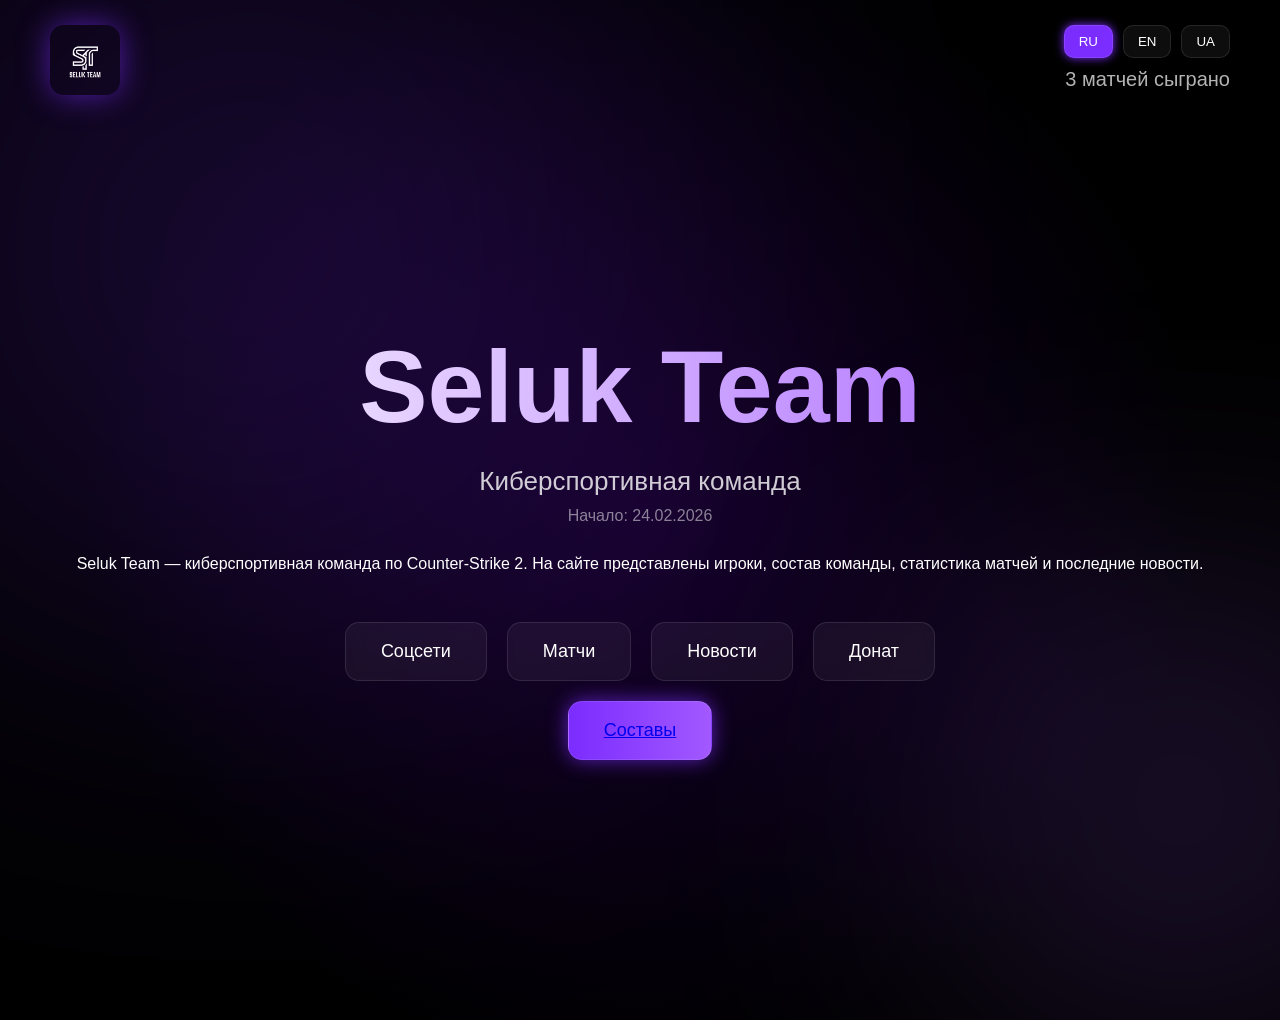
==== index.html @ 8fb2d8c8 "Update index.html" ====
<!DOCTYPE html>
<html lang="ru">

<head>
    <meta charset="UTF-8">

    <!-- SEO -->
    <title>Seluk Team — CS2 команда | состав, матчи, игроки</title>
    <meta name="description" content="Seluk Team — киберспортивная команда по Counter-Strike 2. Состав, игроки, матчи и новости команды.">
    <meta name="keywords" content="Seluk Team, CS2 команда, киберспорт, состав команды, Counter Strike 2">
    <meta name="author" content="Seluk Team">

    <!-- Open Graph (для красивых ссылок) -->
    <meta property="og:title" content="Seluk Team — CS2 команда">
    <meta property="og:description" content="Состав, игроки и матчи Seluk Team">
    <meta property="og:type" content="website">
    <meta property="og:url" content="https://selukteam-create.github.io/Seluk-site/">
    <meta property="og:image" content="https://selukteam-create.github.io/Seluk-site/Media/logo.webp">

    <!-- База -->
    <meta name="viewport" content="width=device-width, initial-scale=1.0">
    <meta name="theme-color" content="#0f001f">

    <!-- Favicon -->
    <link rel="icon" href="/Seluk-site/favicon.ico">
    <link rel="icon" href="./favicon.ico?v=2">

    <!-- Шрифт -->
    <link href="https://fonts.googleapis.com/css2?family=Inter:wght@400;600;800&display=swap" rel="stylesheet">

    <!-- CSS -->
    <link rel="stylesheet" href="Style.css">
</head>

<body>

    <header class="header">
        <img src="./Media/logo.webp" class="logo" alt="Seluk Team CS2 logo" loading="lazy">

        <div class="top-right">
            <div class="lang">
                <button class="lang-btn" data-lang="ru">RU</button>
                <button class="lang-btn" data-lang="en">EN</button>
                <button class="lang-btn" data-lang="ua">UA</button>
            </div>

            <div class="matches-counter">
                <span class="matches-num"></span>
                <span data-key="matches_played">matches played</span>
            </div>
        </div>
    </header>

    <main class="hero">

        <section class="center">
            <h1 data-key="title">Seluk Team</h1>

            <p class="subtitle" data-key="subtitle">
                CS2 esports team
            </p>

            <p class="start" data-key="start">
                Start: 24.02.26
            </p>

            <!-- SEO текст (важно для Google) -->
            <p class="seo-text">
                Seluk Team — киберспортивная команда по Counter-Strike 2. На сайте представлены игроки, состав команды, статистика матчей и последние новости.
            </p>
        </section>

        <nav class="bottom-nav">
            <a data-page="social" data-key="social">Social</a>
            <a data-page="matches" data-key="matches">Matches</a>
            <a data-page="news" data-key="news">News</a>
            <a data-page="donate" data-key="donate">Donate</a>
            <a href="rosters.html" class="rosters" data-key="rosters">Rosters</a>
        </nav>

    </main>

    <section class="socials container"></section>

    <script src="Script.js" defer></script>

</body>
</html>
---- Style.css ----
:root {
    --purple: #7b2cff;
}

* {
    margin: 0;
    padding: 0;
    box-sizing: border-box;
    font-family: Arial;
}

body {
    background: radial-gradient(circle at center, #140028, #000 70%);
    color: white;
    min-height: 100vh;
    overflow-x: hidden;
}

body::before {
    content: "";
    position: fixed;
    width: 900px;
    height: 900px;
    background: radial-gradient(circle, rgba(123, 44, 255, 0.25), transparent);
    top: -200px;
    left: -200px;
    filter: blur(150px);
    z-index: -1;
}

body::after {
    content: "";
    position: fixed;
    width: 600px;
    height: 600px;
    background: radial-gradient(circle, rgba(162, 89, 255, 0.2), transparent);
    bottom: -200px;
    right: -200px;
    filter: blur(120px);
    z-index: -1;
}

.header {
    position: absolute;
    top: 0;
    width: 100%;
    padding: 25px 50px;
    display: flex;
    justify-content: space-between;
    align-items: flex-start;
}

.top-right {
    display: flex;
    flex-direction: column;
    align-items: flex-end;
    gap: 10px;
}

.logo {
    width: 80px;
    border-radius: 14px;
    box-shadow: 0 0 30px rgba(123, 44, 255, 0.6);
    transition: 0.3s;
}

.logo:hover {
    transform: scale(1.1);
}

/* LANG */
.lang {
    display: flex;
    gap: 10px;
}

.lang-btn {
    padding: 8px 14px;
    border-radius: 10px;
    border: 1px solid rgba(255, 255, 255, 0.1);
    background: rgba(255, 255, 255, 0.05);
    color: white;
    cursor: pointer;
    transition: 0.3s;
}

.lang-btn.active {
    background: var(--purple);
    box-shadow: 0 0 10px var(--purple);
}

.lang-btn:hover {
    background: rgba(123, 44, 255, 0.3);
}

/* MATCH COUNTER */
.matches-counter {
    font-size: 20px;
    opacity: 0.7;
}

.hero {
    height: 100vh;
    display: flex;
    flex-direction: column;
    justify-content: center;
    align-items: center;
}

.center {
    text-align: center;
    transition: transform 0.2s ease;
}

h1 {
    font-size: 170px;
    background: linear-gradient(90deg, #fff, #a259ff);
    -webkit-background-clip: text;
    color: transparent;
}

.subtitle {
    font-size: 26px;
    opacity: 0.8;
    margin-top: 10px;
}

.start {
    font-size: 16px;
    opacity: 0.5;
}

.bottom-nav {
    position: absolute;
    bottom: 60px;

    left: 50%;
    transform: translateX(-50%);

    display: flex;
    gap: 30px;
}

.bottom-nav a {
    padding: 20px 36px;
    font-size: 16px;
    border-radius: 14px;
    background: rgba(255, 255, 255, 0.05);
    border: 1px solid rgba(255, 255, 255, 0.1);
    cursor: pointer;
    transition: 0.3s;
    position: relative;
    overflow: hidden;
}

.bottom-nav a:hover {
    transform: translateY(-8px) scale(1.08);
    box-shadow: 0 0 35px rgba(123, 44, 255, 0.9);
}

.bottom-nav a::before {
    content: "";
    position: absolute;
    width: 0%;
    height: 2px;
    bottom: 0;
    left: 0;
    background: var(--purple);
    transition: 0.3s;
}

.bottom-nav a:hover::before {
    width: 100%;
}

.bottom-nav .rosters {
    background: linear-gradient(90deg, #7b2cff, #a259ff);
    box-shadow: 0 0 20px rgba(123, 44, 255, 0.7);
    animation: pulse 2s infinite;
}

@keyframes pulse {
    0% {
        box-shadow: 0 0 10px rgba(123, 44, 255, 0.5);
    }

    50% {
        box-shadow: 0 0 35px rgba(123, 44, 255, 1);
    }

    100% {
        box-shadow: 0 0 10px rgba(123, 44, 255, 0.5);
    }
}

/* ANIMATION TEXT */
.fade-up {
    opacity: 0;
    transform: translateY(60px) scale(0.95);
    animation: fadeUp 1.2s cubic-bezier(.2, .8, .2, 1) forwards;
}

.delay-1 {
    animation-delay: 0.3s;
}

.delay-2 {
    animation-delay: 0.6s;
}

.delay-3 {
    animation-delay: 0.9s;
}

@keyframes fadeUp {
    to {
        opacity: 1;
        transform: translateY(0) scale(1);
    }
}

.match {
    display: flex;
    align-items: center;
    justify-content: space-between;

    padding: 18px 22px;
    margin-bottom: 14px;

    background: rgba(10, 10, 10, 0.85);
    backdrop-filter: blur(10px);

    border-radius: 14px;
    border: 1px solid rgba(255, 255, 255, 0.05);

    cursor: pointer;

    position: relative;
    overflow: hidden;

    opacity: 0;
    transform: translateY(20px) scale(0.98);
    animation: fadeIn 0.5s ease forwards;

    transition: 0.25s;
}

.match:hover {
    transform: scale(1.02);
    border-color: rgba(0, 255, 150, 0.4);
    box-shadow: 0 0 25px rgba(0, 255, 150, 0.15);
}

.match::before {
    content: "";
    position: absolute;
    inset: 0;

    opacity: 0.12;
    transition: 0.3s;
    pointer-events: none;
}

.match.win::before {
    background: linear-gradient(120deg, #00ff88, transparent);
}

.match.lose::before {
    background: linear-gradient(120deg, #ff2e2e, transparent);
}

.match:hover::before {
    opacity: 0.15;
}

.match-icon {
    width: 40px;
}

.teams {
    flex: 1;
    margin-left: 20px;
}

.our {
    color: #00ff88;
    font-weight: bold;
}

.score {
    font-size: 22px;
    font-weight: bold;
}

@keyframes fadeIn {
    to {
        opacity: 1;
        transform: translateY(0);
    }
}


.hint.show {
    opacity: 1;
    transform: translateX(-50%) translateY(0);
}

.hint {
    position: fixed;
    bottom: 30px;
    left: 50%;
    transform: translateX(-50%) translateY(20px);

    background: rgba(0, 0, 0, 0.9);
    color: #00ff88;

    padding: 10px 18px;
    border-radius: 10px;

    opacity: 0;
    z-index: 9999;

    transition: 0.3s;
}

.hint.show {
    opacity: 1;
    transform: translateX(-50%) translateY(0);
}

.score.win {
    color: #00ff88 !important;
}

.score.lose {
    color: #ff2e2e !important;
}

.score.draw {
    color: #ffffff !important;
    text-shadow: 0 0 8px rgba(255, 255, 255, 0.4);
}

.match.win {
    background: linear-gradient(90deg,
            rgba(0, 255, 136, 0.15),
            rgba(0, 0, 0, 0.85) 40%);
}

.match.lose {
    background: linear-gradient(90deg,
            rgba(255, 46, 46, 0.15),
            rgba(0, 0, 0, 0.85) 40%);
}

.match.draw {
    background: linear-gradient(90deg,
            rgba(255, 255, 255, 0.08),
            rgba(0, 0, 0, 0.85) 40%);
}

.match.win {
    box-shadow: inset 3px 0 0 #00ff88;
}

.match.lose {
    box-shadow: inset 3px 0 0 #ff2e2e;
}

.match.draw {
    box-shadow: inset 3px 0 0 #ffffff;
}

.result-tag {
    font-size: 11px;
    padding: 3px 7px;
    border-radius: 5px;
    margin-right: 12px;
    font-weight: bold;
}

.result-tag.win {
    background: rgba(0, 255, 136, 0.12);
    color: #00ff88;
}

.result-tag.lose {
    background: rgba(255, 46, 46, 0.12);
    color: #ff2e2e;
}

.result-tag.draw {
    background: rgba(255, 255, 255, 0.1);
    color: #aaa;
}

.roster-winrate {
    position: absolute;
    bottom: 15px;
    right: 20px;

    font-size: 18px;
    font-weight: bold;
}

.roster-winrate.win {
    color: #00ff88;
}

.roster-winrate.lose {
    color: #ff3b3b;
}

.roster-winrate.mid {
    color: #ffffff;
}

.socials {
    max-width: 1100px;
    margin: 80px auto;
}

.social-title {
    font-size: 80px;
    margin-bottom: 40px;
}

.social-card {
    position: relative;

    padding: 30px;
    border-radius: 18px;

    background: rgba(10, 10, 10, 0.8);
    border: 1px solid rgba(255, 255, 255, 0.05);

    cursor: pointer;
    overflow: hidden;

    transition: 0.3s;
}

.social-card::before {
    content: "";
    position: absolute;
    inset: 0;
    opacity: 0;
    transition: 0.4s;
}

/* hover */
.social-card:hover {
    transform: translateY(-8px) scale(1.02);
}

.social-card h2 {
    font-size: 22px;
    margin-top: 15px;
}

.social-card span {
    font-size: 13px;
    opacity: 0.5;
}

.icon {
    font-size: 28px;
    opacity: 0.8;
}

.twitter::before {
    background: linear-gradient(120deg, #1da1f2, transparent);
}

.reddit::before {
    background: linear-gradient(120deg, #ff4500, transparent);
}

.tiktok::before {
    background: linear-gradient(120deg, #ff0050, #00f2ea);
}

.telegram::before {
    background: linear-gradient(120deg, #2AABEE, transparent);
}

.youtube::before {
    background: linear-gradient(120deg, #ff0000, transparent);
}

.social-card:hover::before {
    opacity: 0.15;
}

.social-card::after {
    content: "";
    position: absolute;
    bottom: 0;
    left: 0;

    width: 0%;
    height: 2px;
    background: white;

    transition: 0.3s;
}

.social-card:hover::after {
    width: 100%;
}


.socials {
    max-width: 1100px;
    margin: 80px auto;
    padding: 0 20px;
}

.social-title {
    font-size: 80px;
    font-weight: 900;
    margin-bottom: 40px;

    background: linear-gradient(90deg, #fff, #a259ff);
    -webkit-background-clip: text;
    -webkit-text-fill-color: transparent;
}

.social-grid {
    display: grid;
    grid-template-columns: repeat(2, 1fr);
    gap: 20px;
}

.social-card {
    position: relative;

    padding: 30px;
    border-radius: 18px;

    background: rgba(10, 10, 10, 0.85);
    border: 1px solid rgba(255, 255, 255, 0.05);

    cursor: pointer;
    overflow: hidden;

    transition: 0.3s ease;
}

.social-card::before {
    content: "";
    position: absolute;
    inset: 0;
    opacity: 0;
    transition: 0.4s;
}

/* hover */
.social-card:hover {
    transform: translateY(-10px) scale(1.02);
}

.social-card::after {
    content: "";
    position: absolute;
    bottom: 0;
    left: 0;

    width: 0%;
    height: 2px;
    background: white;

    transition: 0.3s;
}

.social-card:hover::after {
    width: 100%;
}

.icon {
    font-size: 30px;
    opacity: 0.8;
}

.social-card h2 {
    font-size: 24px;
    margin-top: 12px;
}

.social-card span {
    font-size: 13px;
    opacity: 0.5;
}


.twitter::before {
    background: linear-gradient(120deg, #1da1f2, transparent);
}

.reddit::before {
    background: linear-gradient(120deg, #ff4500, transparent);
}

.tiktok::before {
    background: linear-gradient(120deg, #ff0050, #00f2ea);
}

.telegram::before {
    background: linear-gradient(120deg, #2AABEE, transparent);
}

.youtube::before {
    background: linear-gradient(120deg, #ff0000, transparent);
}

.social-card:hover::before {
    opacity: 0.15;
}

.social-card:hover h2 {
    text-shadow: 0 0 10px rgba(255, 255, 255, 0.4);
}

.hero::before,
.hero::after {
    pointer-events: none;
}

.lang {
    position: relative;
    z-index: 10;
}

.bottom-nav {
    z-index: 10;
}

.social-card .icon {
    width: 50px;
    height: 50px;
    object-fit: contain;
    margin-bottom: 10px;
    transition: 0.3s;
}

.social-card:hover .icon {
    transform: scale(1.15);
}

.social-card {
    backdrop-filter: blur(10px);
    background: rgba(20, 20, 35, 0.6);
    border-radius: 16px;
    transition: 0.25s;
}

.social-card:hover {
    transform: translateY(-6px);
    box-shadow: 0 0 25px rgba(123, 44, 255, 0.4);
}

.logo {
    width: 70px;
    height: 70px;
    object-fit: contain;

    animation: logoFloat 4s ease-in-out infinite,
        logoGlow 3s ease-in-out infinite;

    transition: transform 0.25s ease, filter 0.25s ease;
}

.logo:hover {
    transform: scale(1.08) rotate(2deg);
    filter: drop-shadow(0 0 20px rgba(180, 100, 255, 0.8));
}

.logo {
    width: 70px;
    height: 70px;
    object-fit: contain;

    transition: transform 0.25s ease, filter 0.25s ease;
}

.logo {
    width: 70px;
    height: 70px;
    object-fit: contain;

    transition: transform 0.25s ease, filter 0.25s ease;
}

.logo:hover {
    animation: logoFloat 1.2s ease-in-out infinite;
    transform: scale(1.08) rotate(2deg);
    filter: drop-shadow(0 0 20px rgba(180, 100, 255, 0.8));
}


.socials {
    max-width: 1100px;
    margin: 120px auto;
    padding: 0 20px;
    text-align: center;
}

.social-title {
    font-size: 60px;
    margin-bottom: 40px;
}


.social-card {
    background: rgba(255, 255, 255, 0.05);
    border-radius: 16px;
    padding: 20px;
    cursor: pointer;
    transition: 0.25s;
    backdrop-filter: blur(10px);
}

.social-card:hover {
    transform: translateY(-6px);
    background: rgba(255, 255, 255, 0.08);
}

.social-card .icon {
    width: 40px;
    margin-bottom: 10px;
}

.social-card h2 {
    font-size: 18px;
    margin: 10px 0;
}

.social-card span {
    font-size: 14px;
    opacity: 0.7;
}


.twitter:hover {
    box-shadow: 0 0 15px #1da1f2;
}

.reddit:hover {
    box-shadow: 0 0 15px #ff4500;
}

.tiktok:hover {
    box-shadow: 0 0 15px #000000;
}

.telegram:hover {
    box-shadow: 0 0 15px #0088cc;
}

.youtube:hover {
    box-shadow: 0 0 15px #ff0000;
}


.birthday {
    margin-top: 10px;
    font-weight: bold;
    color: #ffcc00;
    animation: pop 1s ease infinite alternate;
}

@keyframes pop {
    from {
        transform: scale(1);
    }

    to {
        transform: scale(1.1);
    }
}

.birthday-mode {
    box-shadow: 0 0 40px rgba(255, 200, 0, 0.6);
}

.confetti {
    position: fixed;
    top: -10px;
    width: 6px;
    height: 6px;
    background: red;
    animation: fall 3s linear forwards;
}

@keyframes fall {
    to {
        transform: translateY(100vh) rotate(360deg);
    }
}

.cake {
    width: 60px;
    display: none;
    margin-bottom: 10px;
}

.birthday-mode {
    box-shadow: 0 0 40px rgba(255, 200, 0, 0.6);
}

.discord:hover {
    box-shadow: 0 0 15px #5865F2;
}

.modal-content {
    position: relative;
}

.csstats-btn {
    position: absolute;
    top: 12px;
    right: 12px;

    width: 26px;
    height: 26px;

    object-fit: contain;
    cursor: pointer;

    z-index: 1000;

    opacity: 0.85;
    transition: 0.2s;
}

.csstats-btn:hover {
    opacity: 1;
    transform: scale(1.15);
}

.csstats-btn {
    width: 26px;
    height: 26px;
    object-fit: cover;
}

/* FIX START */

img {
    max-width: 100%;
    height: auto;
}

.players {
    display: grid;
    grid-template-columns: repeat(auto-fit, minmax(140px, 1fr));
    gap: 20px;
}

.player {
    width: 100%;
    max-width: 220px;
    margin: 0 auto;
}

.avatar {
    width: 100%;
    max-width: 120px;
}

h1 {
    font-size: clamp(32px, 8vw, 120px);
}

.bottom-nav {
    flex-wrap: wrap;
    justify-content: center;
}

.grid {
    grid-template-columns: repeat(auto-fit, minmax(200px, 1fr));
}


.modal {
    position: fixed;
    inset: 0;
    display: flex;
    justify-content: center;
    align-items: center;
}

.modal-content {
    width: min(90%, 400px);
}

.header {
    z-index: 20;
}

.bottom-nav {
    z-index: 20;
}

.hero {
    position: relative;
    z-index: 1;
}

.social-title {
    text-align: center;
    width: 100%;
    margin-bottom: 40px;
}

.socials {
    text-align: center;
}

.social-grid {
    max-width: 900px;
    margin: 0 auto;

    display: grid;
    grid-template-columns: repeat(auto-fit, minmax(180px, 220px));
    justify-content: center;
    gap: 20px;
}

.bottom-nav {
    display: flex;
    justify-content: center;
    gap: 20px;

    margin-top: 50px;
    padding-bottom: 80px;

}

.bottom-nav a {
    padding: 18px 35px;
    font-size: 18px;

    border-radius: 14px;

    background: rgba(255, 255, 255, 0.05);
    backdrop-filter: blur(10px);

    transition: 0.2s;
}

.bottom-nav a:hover {
    transform: translateY(-4px) scale(1.05);
}

.hero {
    min-height: 100vh;

    display: flex;
    flex-direction: column;
    justify-content: center;

    padding: 60px 20px;
}

.center h1 {
    margin-bottom: 20px;
}

.subtitle {
    margin-bottom: 10px;
}

.start {
    margin-bottom: 30px;
}

.social-grid {
    grid-template-columns: repeat(2, 420px);
    justify-content: center;
    gap: 30px;
}

.social-card {
    width: 420px;
    height: 120px;

    display: flex;
    align-items: center;
    gap: 20px;

    padding: 0 25px;
    border-radius: 20px;
}

.social-card .icon {
    width: 40px;
    height: 40px;
}

.social-card h2 {
    font-size: 18px;
}

.social-card span {
    font-size: 14px;
    opacity: 0.7;
}

/* ===== MOBILE FIX ===== */
@media (max-width: 768px) {

    body {
        padding: 10px;
    }

    .header {
        padding: 10px 15px;
    }

    .logo {
        width: 45px;
        height: 45px;
    }

    .top-right {
        flex-direction: column;
        align-items: flex-end;
        gap: 5px;
    }

    .lang-btn {
        font-size: 12px;
        padding: 6px 10px;
    }

    .matches-counter {
        font-size: 12px;
    }

    .hero {
        padding: 40px 10px;
    }

    h1 {
        font-size: 32px !important;
        line-height: 1.2;
    }

    .subtitle {
        font-size: 16px;
    }

    .start {
        font-size: 14px;
    }

    .bottom-nav {
        position: static;
        transform: none;

        flex-direction: column;
        align-items: center;
        gap: 10px;

        margin-top: 25px;
    }

    .bottom-nav a {
        width: 90%;
        padding: 14px;
        font-size: 14px;
        text-align: center;
    }

    .social-grid {
        grid-template-columns: 1fr !important;
        gap: 15px;
    }

    .social-card {
        width: 100% !important;
        height: auto;
        flex-direction: row;
    }

    .players {
        grid-template-columns: repeat(2, 1fr);
    }
}
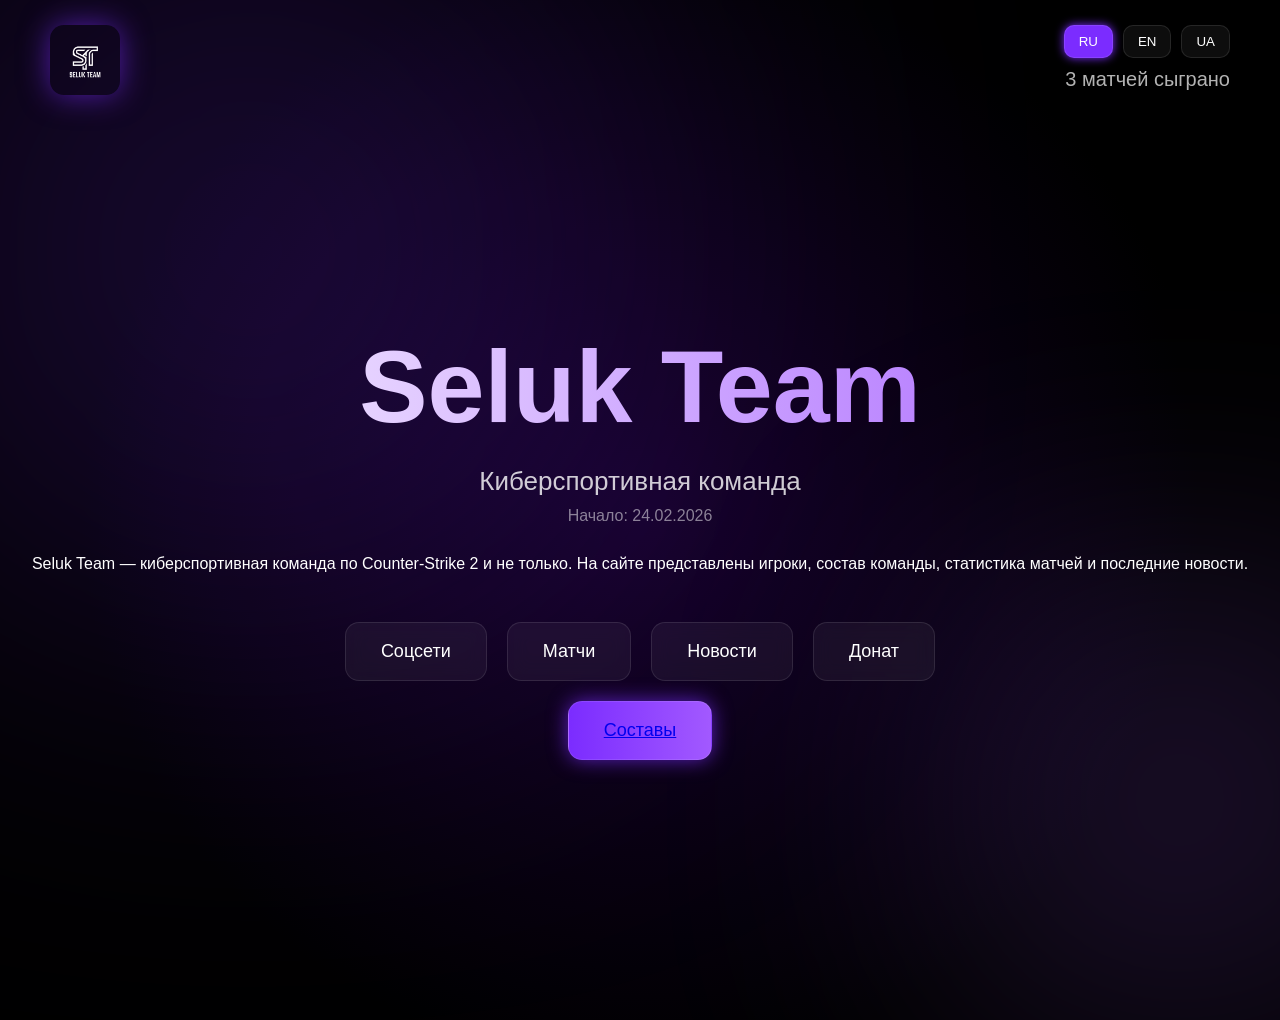
==== commit f99db936: "Update index.html" ====
--- a/index.html
+++ b/index.html
@@ -10,25 +10,21 @@
     <meta name="keywords" content="Seluk Team, CS2 команда, киберспорт, состав команды, Counter Strike 2">
     <meta name="author" content="Seluk Team">
 
-    <!-- Open Graph (для красивых ссылок) -->
     <meta property="og:title" content="Seluk Team — CS2 команда">
     <meta property="og:description" content="Состав, игроки и матчи Seluk Team">
     <meta property="og:type" content="website">
     <meta property="og:url" content="https://selukteam-create.github.io/Seluk-site/">
     <meta property="og:image" content="https://selukteam-create.github.io/Seluk-site/Media/logo.webp">
 
-    <!-- База -->
     <meta name="viewport" content="width=device-width, initial-scale=1.0">
     <meta name="theme-color" content="#0f001f">
 
-    <!-- Favicon -->
+
     <link rel="icon" href="/Seluk-site/favicon.ico">
     <link rel="icon" href="./favicon.ico?v=2">
 
-    <!-- Шрифт -->
     <link href="https://fonts.googleapis.com/css2?family=Inter:wght@400;600;800&display=swap" rel="stylesheet">
 
-    <!-- CSS -->
     <link rel="stylesheet" href="Style.css">
 </head>
 
@@ -64,9 +60,8 @@
                 Start: 24.02.26
             </p>
 
-            <!-- SEO текст (важно для Google) -->
             <p class="seo-text">
-                Seluk Team — киберспортивная команда по Counter-Strike 2. На сайте представлены игроки, состав команды, статистика матчей и последние новости.
+                Seluk Team — киберспортивная команда по Counter-Strike 2 и не только. На сайте представлены игроки, состав команды, статистика матчей и последние новости.
             </p>
         </section>
 
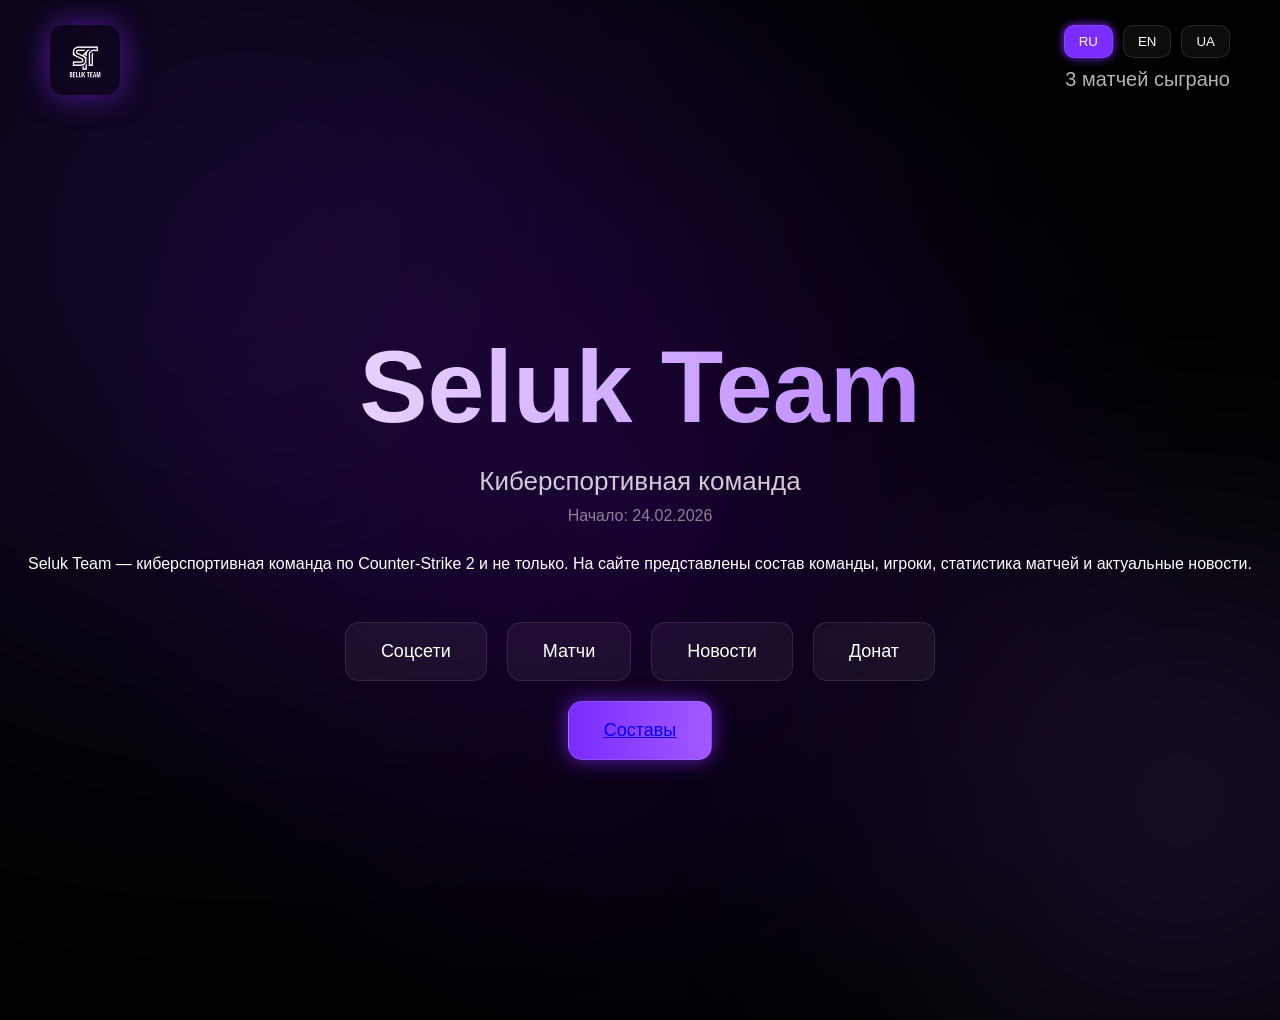
==== commit c73df61d: "Update index.html" ====
--- a/index.html
+++ b/index.html
@@ -4,11 +4,12 @@
 <head>
     <meta charset="UTF-8">
 
-    <!-- SEO -->
-    <title>Seluk Team — CS2 команда | состав, матчи, игроки</title>
-    <meta name="description" content="Seluk Team — киберспортивная команда по Counter-Strike 2. Состав, игроки, матчи и новости команды.">
-    <meta name="keywords" content="Seluk Team, CS2 команда, киберспорт, состав команды, Counter Strike 2">
+    <title>Seluk Team — CS2 команда | состав, игроки, матчи</title>
+    <meta name="description" content="Seluk Team — киберспортивная команда по Counter-Strike 2. Состав команды, игроки, статистика матчей и новости CS2.">
     <meta name="author" content="Seluk Team">
+    <meta name="robots" content="index, follow">
+
+    <link rel="canonical" href="https://selukteam-create.github.io/Seluk-site/">
 
     <meta property="og:title" content="Seluk Team — CS2 команда">
     <meta property="og:description" content="Состав, игроки и матчи Seluk Team">
@@ -18,7 +19,6 @@
 
     <meta name="viewport" content="width=device-width, initial-scale=1.0">
     <meta name="theme-color" content="#0f001f">
-
 
     <link rel="icon" href="/Seluk-site/favicon.ico">
     <link rel="icon" href="./favicon.ico?v=2">
@@ -31,7 +31,7 @@
 <body>
 
     <header class="header">
-        <img src="./Media/logo.webp" class="logo" alt="Seluk Team CS2 logo" loading="lazy">
+        <img src="./Media/logo.webp" class="logo" alt="Seluk Team CS2 esports logo" loading="lazy">
 
         <div class="top-right">
             <div class="lang">
@@ -61,7 +61,8 @@
             </p>
 
             <p class="seo-text">
-                Seluk Team — киберспортивная команда по Counter-Strike 2 и не только. На сайте представлены игроки, состав команды, статистика матчей и последние новости.
+                Seluk Team — киберспортивная команда по Counter-Strike 2 и не только.
+                На сайте представлены состав команды, игроки, статистика матчей и актуальные новости.
             </p>
         </section>
 
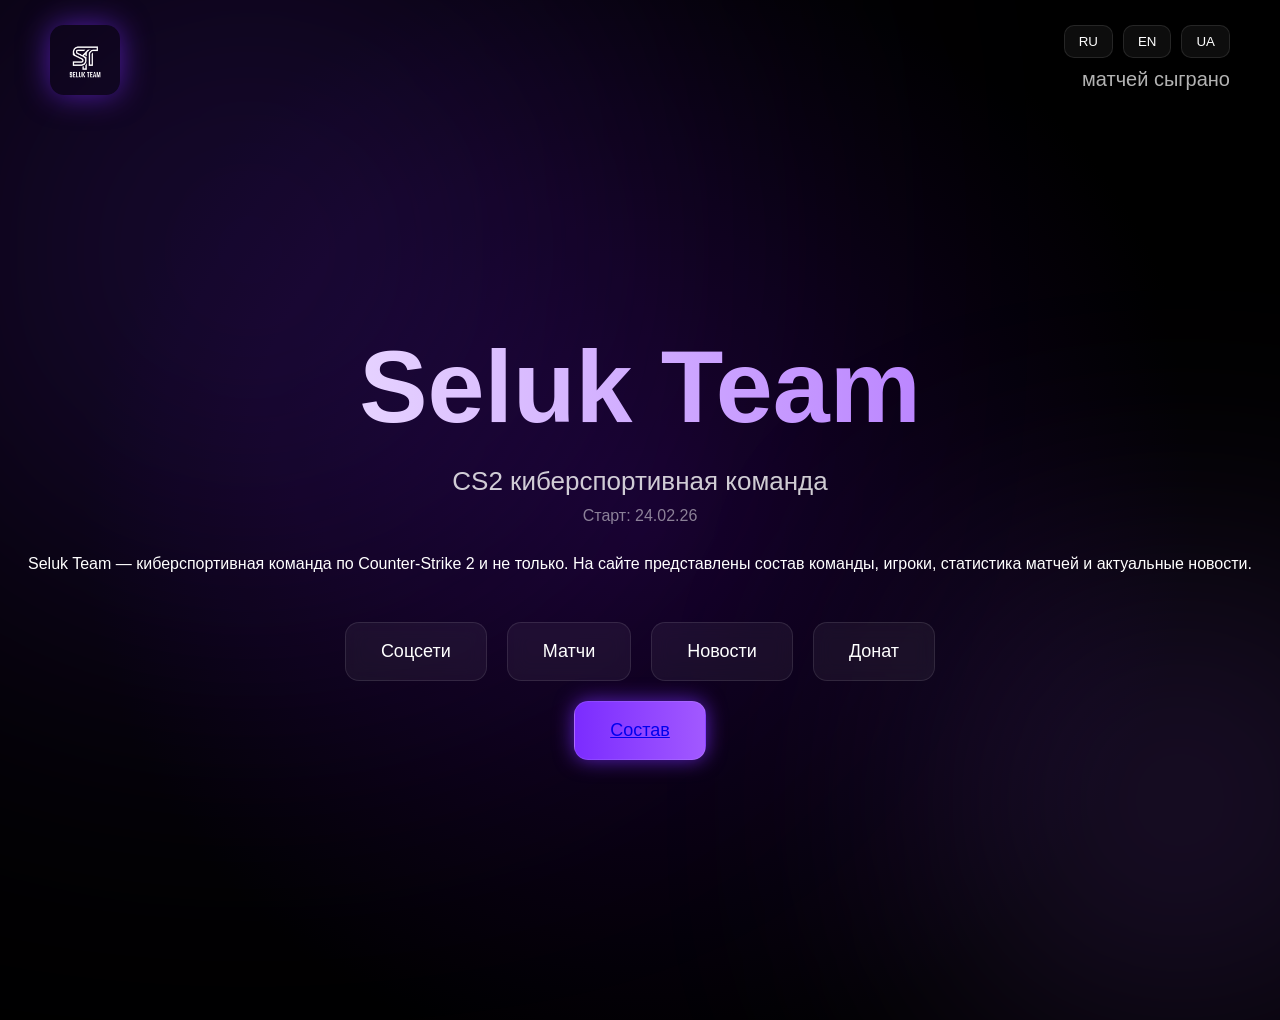
==== commit 24a393eb: "Update index.html" ====
--- a/index.html
+++ b/index.html
@@ -30,55 +30,109 @@
 
 <body>
 
-    <header class="header">
-        <img src="./Media/logo.webp" class="logo" alt="Seluk Team CS2 esports logo" loading="lazy">
+<header class="header">
+    <img src="./Media/logo.webp" class="logo" alt="Seluk Team CS2 esports logo" loading="lazy">
 
-        <div class="top-right">
-            <div class="lang">
-                <button class="lang-btn" data-lang="ru">RU</button>
-                <button class="lang-btn" data-lang="en">EN</button>
-                <button class="lang-btn" data-lang="ua">UA</button>
-            </div>
+    <div class="top-right">
+        <div class="lang">
+            <button class="lang-btn" data-lang="ru">RU</button>
+            <button class="lang-btn" data-lang="en">EN</button>
+            <button class="lang-btn" data-lang="ua">UA</button>
+        </div>
 
-            <div class="matches-counter">
-                <span class="matches-num"></span>
-                <span data-key="matches_played">matches played</span>
-            </div>
+        <div class="matches-counter">
+            <span class="matches-num"></span>
+            <span data-key="matches_played"></span>
         </div>
-    </header>
+    </div>
+</header>
 
-    <main class="hero">
+<main class="hero">
 
-        <section class="center">
-            <h1 data-key="title">Seluk Team</h1>
+    <section class="center">
+        <h1 data-key="title"></h1>
 
-            <p class="subtitle" data-key="subtitle">
-                CS2 esports team
-            </p>
+        <p class="subtitle" data-key="subtitle"></p>
 
-            <p class="start" data-key="start">
-                Start: 24.02.26
-            </p>
+        <p class="start" data-key="start"></p>
 
-            <p class="seo-text">
-                Seluk Team — киберспортивная команда по Counter-Strike 2 и не только.
-                На сайте представлены состав команды, игроки, статистика матчей и актуальные новости.
-            </p>
-        </section>
+        <p class="seo-text" data-key="seo_text"></p>
+    </section>
 
-        <nav class="bottom-nav">
-            <a data-page="social" data-key="social">Social</a>
-            <a data-page="matches" data-key="matches">Matches</a>
-            <a data-page="news" data-key="news">News</a>
-            <a data-page="donate" data-key="donate">Donate</a>
-            <a href="rosters.html" class="rosters" data-key="rosters">Rosters</a>
-        </nav>
+    <nav class="bottom-nav">
+        <a data-page="social" data-key="social"></a>
+        <a data-page="matches" data-key="matches"></a>
+        <a data-page="news" data-key="news"></a>
+        <a data-page="donate" data-key="donate"></a>
+        <a href="rosters.html" class="rosters" data-key="rosters"></a>
+    </nav>
 
-    </main>
+</main>
 
-    <section class="socials container"></section>
+<section class="socials container"></section>
 
-    <script src="Script.js" defer></script>
+<script>
+const translations = {
+    ru: {
+        title: "Seluk Team",
+        subtitle: "CS2 киберспортивная команда",
+        start: "Старт: 24.02.26",
+        seo_text: "Seluk Team — киберспортивная команда по Counter-Strike 2 и не только. На сайте представлены состав команды, игроки, статистика матчей и актуальные новости.",
+        matches_played: "матчей сыграно",
+        social: "Соцсети",
+        matches: "Матчи",
+        news: "Новости",
+        donate: "Донат",
+        rosters: "Состав"
+    },
+    en: {
+        title: "Seluk Team",
+        subtitle: "CS2 esports team",
+        start: "Start: 24.02.26",
+        seo_text: "Seluk Team is a Counter-Strike 2 esports team and more. The website includes roster, players, match stats and latest news.",
+        matches_played: "matches played",
+        social: "Social",
+        matches: "Matches",
+        news: "News",
+        donate: "Donate",
+        rosters: "Rosters"
+    },
+    ua: {
+        title: "Seluk Team",
+        subtitle: "CS2 кіберспортивна команда",
+        start: "Старт: 24.02.26",
+        seo_text: "Seluk Team — кіберспортивна команда з Counter-Strike 2 та не тільки. На сайті представлені склад команди, гравці, статистика матчів та актуальні новини.",
+        matches_played: "зіграно матчів",
+        social: "Соцмережі",
+        matches: "Матчі",
+        news: "Новини",
+        donate: "Донат",
+        rosters: "Склад"
+    }
+};
+
+function setLang(lang) {
+    localStorage.setItem("lang", lang);
+
+    document.querySelectorAll("[data-key]").forEach(el => {
+        const key = el.dataset.key;
+        if (translations[lang][key]) {
+            el.textContent = translations[lang][key];
+        }
+    });
+}
+
+document.querySelectorAll(".lang-btn").forEach(btn => {
+    btn.onclick = () => setLang(btn.dataset.lang);
+});
+
+document.addEventListener("DOMContentLoaded", () => {
+    const savedLang = localStorage.getItem("lang") || "ru";
+    setLang(savedLang);
+});
+</script>
+
+<script src="Script.js" defer></script>
 
 </body>
 </html>
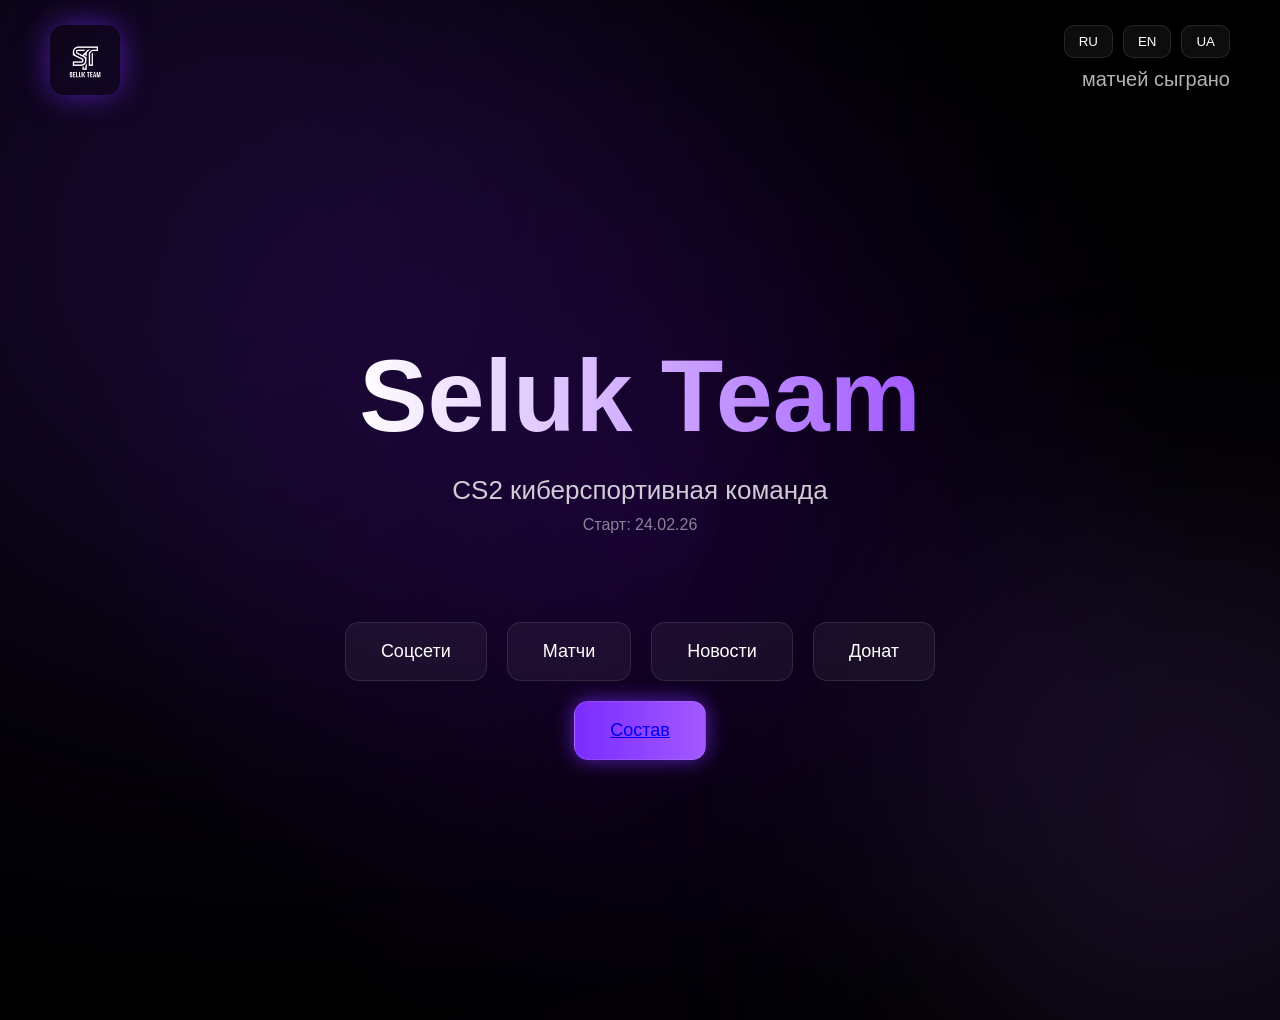
==== commit 06d2daf3: "Update index.html" ====
--- a/index.html
+++ b/index.html
@@ -20,18 +20,16 @@
     <meta name="viewport" content="width=device-width, initial-scale=1.0">
     <meta name="theme-color" content="#0f001f">
 
-    <link rel="icon" href="/Seluk-site/favicon.ico">
     <link rel="icon" href="./favicon.ico?v=2">
 
     <link href="https://fonts.googleapis.com/css2?family=Inter:wght@400;600;800&display=swap" rel="stylesheet">
-
     <link rel="stylesheet" href="Style.css">
 </head>
 
 <body>
 
 <header class="header">
-    <img src="./Media/logo.webp" class="logo" alt="Seluk Team CS2 esports logo" loading="lazy">
+    <img src="./Media/logo.webp" class="logo" alt="Seluk Team Logo" loading="lazy">
 
     <div class="top-right">
         <div class="lang">
@@ -42,7 +40,7 @@
 
         <div class="matches-counter">
             <span class="matches-num"></span>
-            <span data-key="matches_played"></span>
+            <span data-key="matches_played">matches played</span>
         </div>
     </div>
 </header>
@@ -50,21 +48,27 @@
 <main class="hero">
 
     <section class="center">
-        <h1 data-key="title"></h1>
+        <h1 data-key="title">Seluk Team</h1>
 
-        <p class="subtitle" data-key="subtitle"></p>
+        <p class="subtitle" data-key="subtitle">
+            Esports team
+        </p>
 
-        <p class="start" data-key="start"></p>
+        <p class="start" data-key="start">
+            Start: 02.24.25
+        </p>
 
-        <p class="seo-text" data-key="seo_text"></p>
+        <p class="seo-text" data-key="seo_text" style="display:none;">
+            Seluk Team esports team
+        </p>
     </section>
 
     <nav class="bottom-nav">
-        <a data-page="social" data-key="social"></a>
-        <a data-page="matches" data-key="matches"></a>
-        <a data-page="news" data-key="news"></a>
-        <a data-page="donate" data-key="donate"></a>
-        <a href="rosters.html" class="rosters" data-key="rosters"></a>
+        <a data-page="social" data-key="social">Social</a>
+        <a data-page="matches" data-key="matches">Matches</a>
+        <a data-page="news" data-key="news">News</a>
+        <a data-page="donate" data-key="donate">Donate</a>
+        <a href="rosters.html" class="rosters" data-key="rosters">Rosters</a>
     </nav>
 
 </main>
@@ -77,7 +81,7 @@
         title: "Seluk Team",
         subtitle: "CS2 киберспортивная команда",
         start: "Старт: 24.02.26",
-        seo_text: "Seluk Team — киберспортивная команда по Counter-Strike 2 и не только. На сайте представлены состав команды, игроки, статистика матчей и актуальные новости.",
+        seo_text: "Seluk Team — киберспортивная команда по Counter-Strike 2. Состав, игроки, матчи и новости.",
         matches_played: "матчей сыграно",
         social: "Соцсети",
         matches: "Матчи",
@@ -89,7 +93,7 @@
         title: "Seluk Team",
         subtitle: "CS2 esports team",
         start: "Start: 24.02.26",
-        seo_text: "Seluk Team is a Counter-Strike 2 esports team and more. The website includes roster, players, match stats and latest news.",
+        seo_text: "Seluk Team is a Counter-Strike 2 esports team. Roster, players, matches and news.",
         matches_played: "matches played",
         social: "Social",
         matches: "Matches",
@@ -101,7 +105,7 @@
         title: "Seluk Team",
         subtitle: "CS2 кіберспортивна команда",
         start: "Старт: 24.02.26",
-        seo_text: "Seluk Team — кіберспортивна команда з Counter-Strike 2 та не тільки. На сайті представлені склад команди, гравці, статистика матчів та актуальні новини.",
+        seo_text: "Seluk Team — кіберспортивна команда з Counter-Strike 2. Склад, гравці, матчі та новини.",
         matches_played: "зіграно матчів",
         social: "Соцмережі",
         matches: "Матчі",
@@ -116,21 +120,28 @@
 
     document.querySelectorAll("[data-key]").forEach(el => {
         const key = el.dataset.key;
-        if (translations[lang][key]) {
+        if (translations[lang] && translations[lang][key]) {
             el.textContent = translations[lang][key];
         }
     });
+
+    document.documentElement.lang = lang;
 }
 
-document.querySelectorAll(".lang-btn").forEach(btn => {
-    btn.onclick = () => setLang(btn.dataset.lang);
-});
+document.addEventListener("DOMContentLoaded", () => {
 
-document.addEventListener("DOMContentLoaded", () => {
     const savedLang = localStorage.getItem("lang") || "ru";
     setLang(savedLang);
+
+    document.querySelectorAll(".lang-btn").forEach(btn => {
+        btn.addEventListener("click", () => {
+            setLang(btn.dataset.lang);
+        });
+    });
+
 });
 </script>
+
 
 <script src="Script.js" defer></script>
 
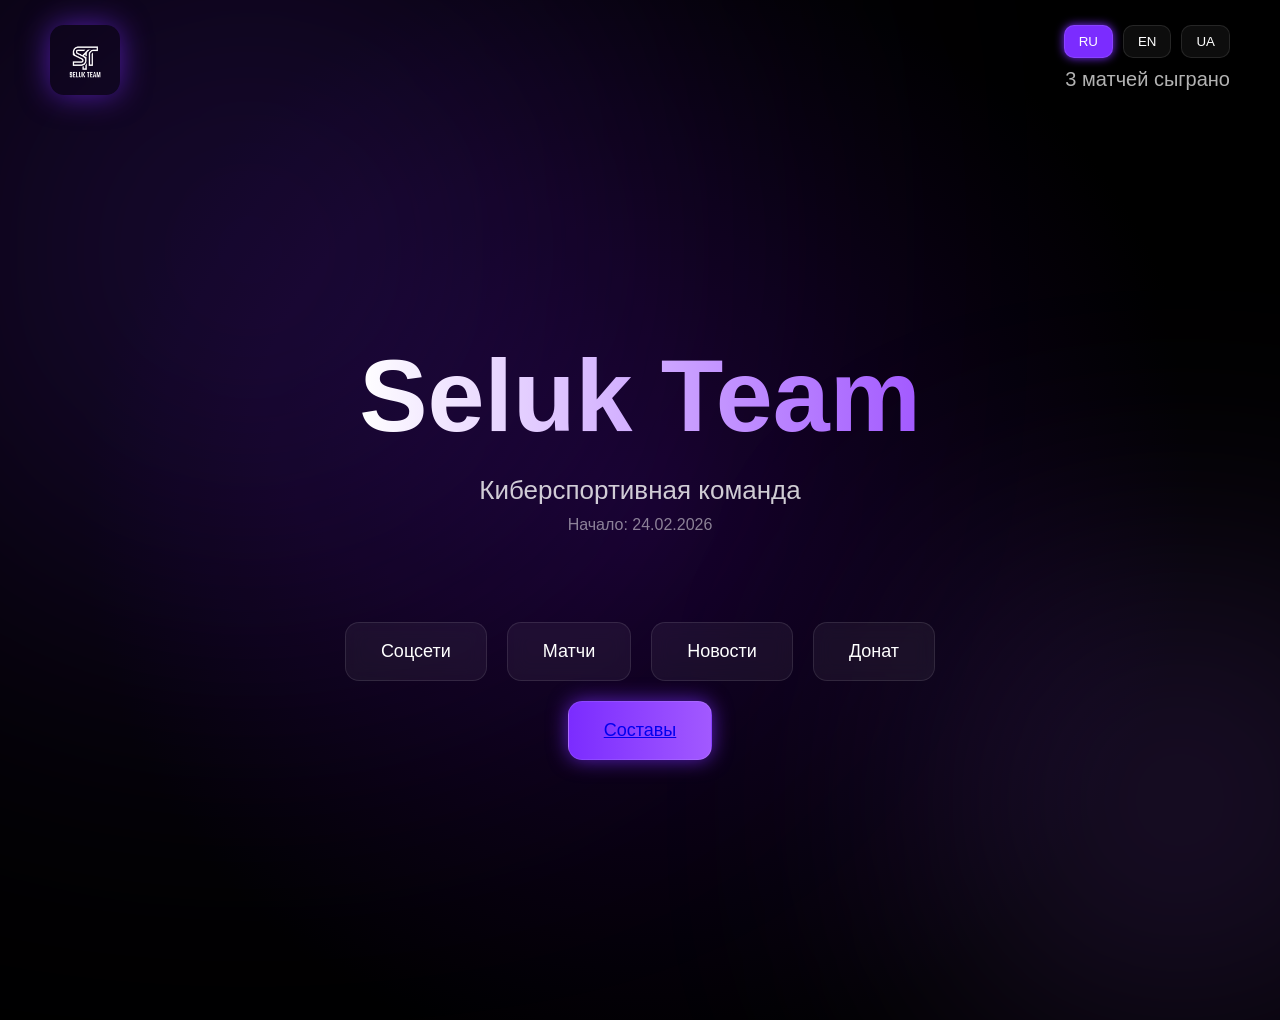
==== commit 0a180c5f: "Update index.html" ====
--- a/index.html
+++ b/index.html
@@ -78,8 +78,8 @@
 <script>
 const translations = {
     ru: {
-        title: "Seluk Team",
-        subtitle: "CS2 киберспортивная команда",
+        title: "Seluk Team — киберспортивная команда CS2 | Игроки, матчи, статистика",
+        subtitle: "Состав, информация и результаты матчей"
         start: "Старт: 24.02.26",
         seo_text: "Seluk Team — киберспортивная команда по Counter-Strike 2. Состав, игроки, матчи и новости.",
         matches_played: "матчей сыграно",
@@ -90,8 +90,8 @@
         rosters: "Состав"
     },
     en: {
-        title: "Seluk Team",
-        subtitle: "CS2 esports team",
+        title: "Seluk Team — CS2 Esports Team | Players, Matches, Stats",
+        subtitle: "Roster, info and match results"
         start: "Start: 24.02.26",
         seo_text: "Seluk Team is a Counter-Strike 2 esports team. Roster, players, matches and news.",
         matches_played: "matches played",
@@ -102,8 +102,8 @@
         rosters: "Rosters"
     },
     ua: {
-        title: "Seluk Team",
-        subtitle: "CS2 кіберспортивна команда",
+        title: "Seluk Team — кіберспортивна команда CS2 | Гравці, матчі, статистика",
+        subtitle: "Склад, інформація та результати матчів"
         start: "Старт: 24.02.26",
         seo_text: "Seluk Team — кіберспортивна команда з Counter-Strike 2. Склад, гравці, матчі та новини.",
         matches_played: "зіграно матчів",
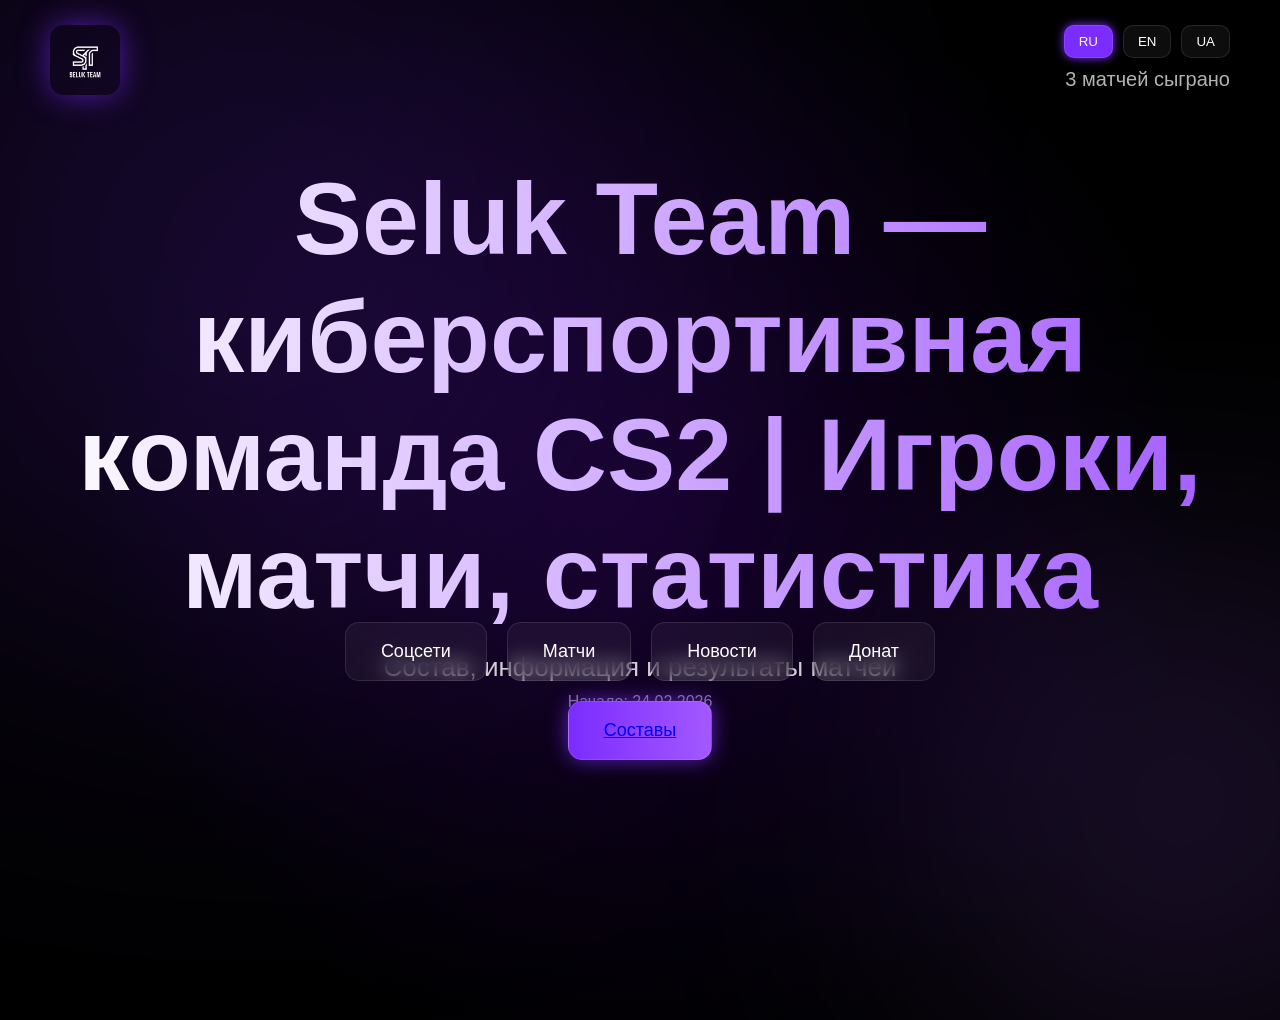
==== commit 7eddcd62: "Update index.html" ====
--- a/index.html
+++ b/index.html
@@ -75,73 +75,6 @@
 
 <section class="socials container"></section>
 
-<script>
-const translations = {
-    ru: {
-        title: "Seluk Team — киберспортивная команда CS2 | Игроки, матчи, статистика",
-        subtitle: "Состав, информация и результаты матчей"
-        start: "Старт: 24.02.26",
-        seo_text: "Seluk Team — киберспортивная команда по Counter-Strike 2. Состав, игроки, матчи и новости.",
-        matches_played: "матчей сыграно",
-        social: "Соцсети",
-        matches: "Матчи",
-        news: "Новости",
-        donate: "Донат",
-        rosters: "Состав"
-    },
-    en: {
-        title: "Seluk Team — CS2 Esports Team | Players, Matches, Stats",
-        subtitle: "Roster, info and match results"
-        start: "Start: 24.02.26",
-        seo_text: "Seluk Team is a Counter-Strike 2 esports team. Roster, players, matches and news.",
-        matches_played: "matches played",
-        social: "Social",
-        matches: "Matches",
-        news: "News",
-        donate: "Donate",
-        rosters: "Rosters"
-    },
-    ua: {
-        title: "Seluk Team — кіберспортивна команда CS2 | Гравці, матчі, статистика",
-        subtitle: "Склад, інформація та результати матчів"
-        start: "Старт: 24.02.26",
-        seo_text: "Seluk Team — кіберспортивна команда з Counter-Strike 2. Склад, гравці, матчі та новини.",
-        matches_played: "зіграно матчів",
-        social: "Соцмережі",
-        matches: "Матчі",
-        news: "Новини",
-        donate: "Донат",
-        rosters: "Склад"
-    }
-};
-
-function setLang(lang) {
-    localStorage.setItem("lang", lang);
-
-    document.querySelectorAll("[data-key]").forEach(el => {
-        const key = el.dataset.key;
-        if (translations[lang] && translations[lang][key]) {
-            el.textContent = translations[lang][key];
-        }
-    });
-
-    document.documentElement.lang = lang;
-}
-
-document.addEventListener("DOMContentLoaded", () => {
-
-    const savedLang = localStorage.getItem("lang") || "ru";
-    setLang(savedLang);
-
-    document.querySelectorAll(".lang-btn").forEach(btn => {
-        btn.addEventListener("click", () => {
-            setLang(btn.dataset.lang);
-        });
-    });
-
-});
-</script>
-
 
 <script src="Script.js" defer></script>
 
